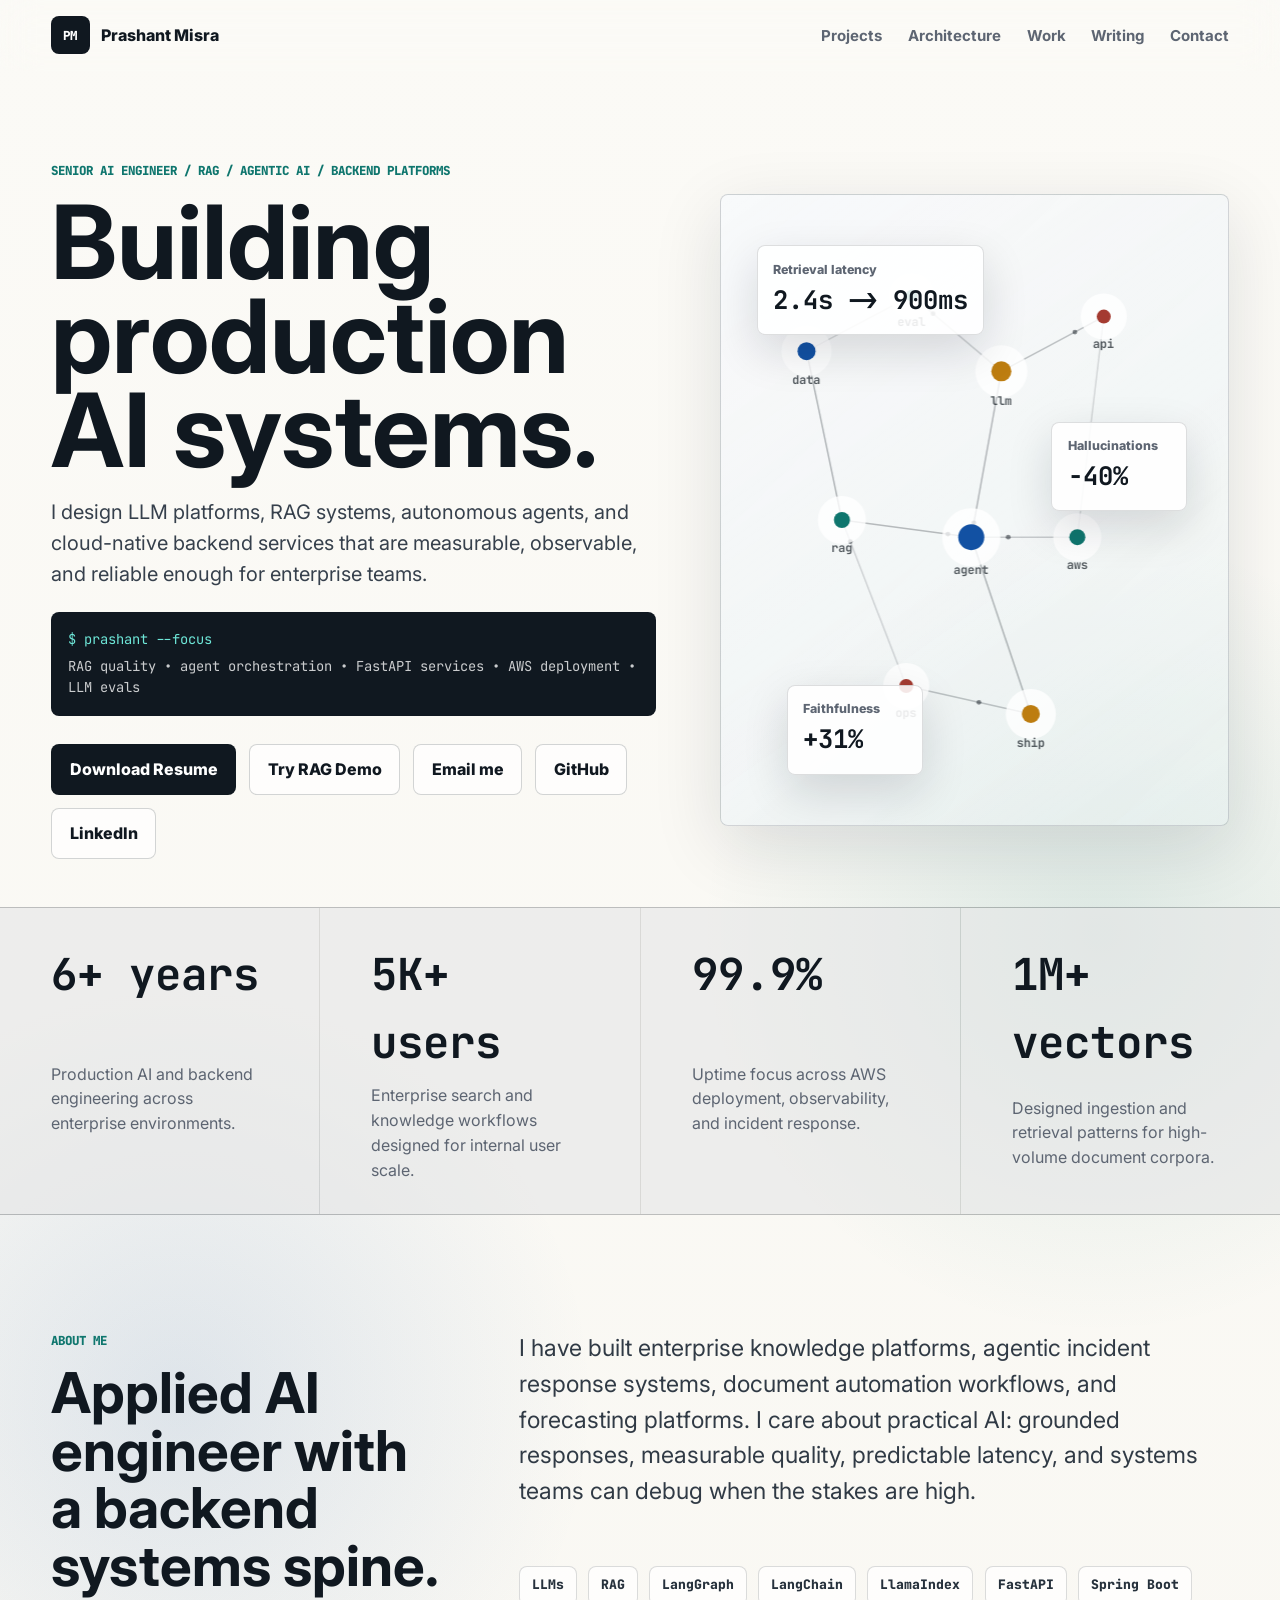
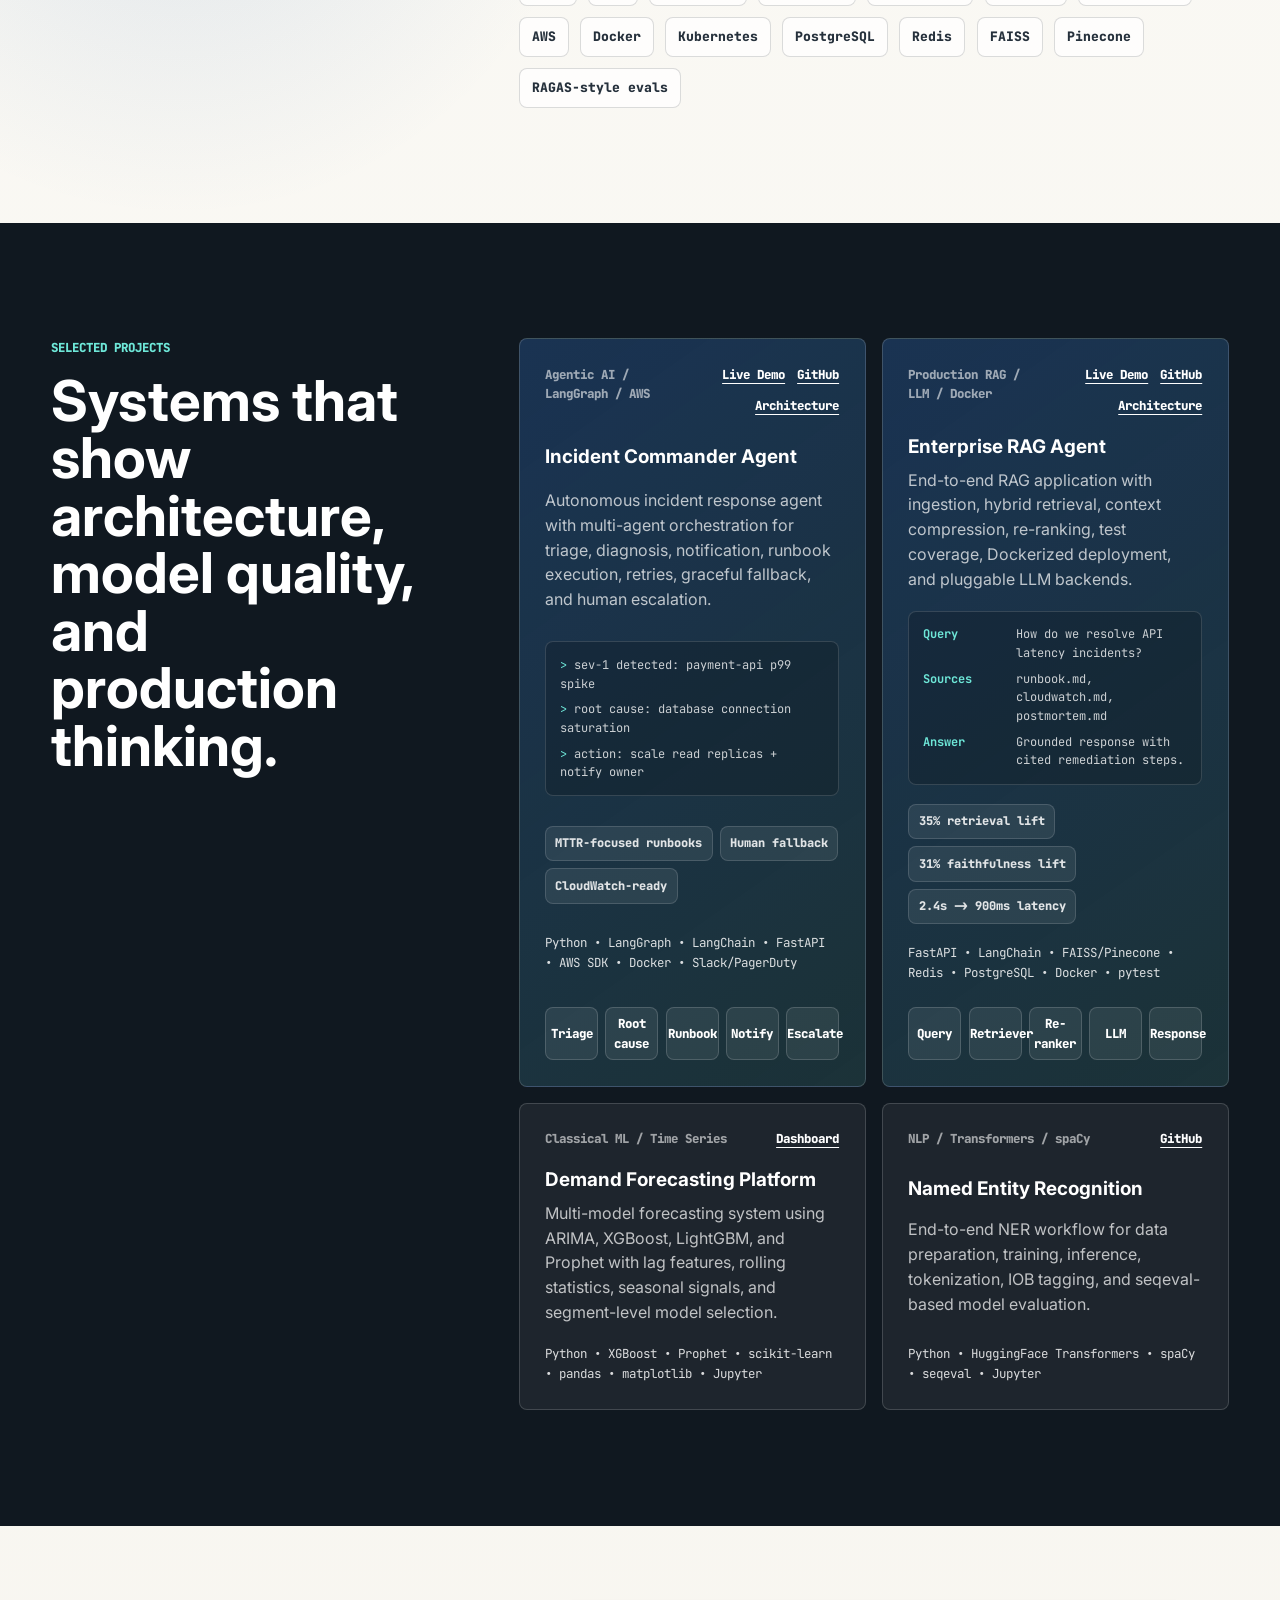
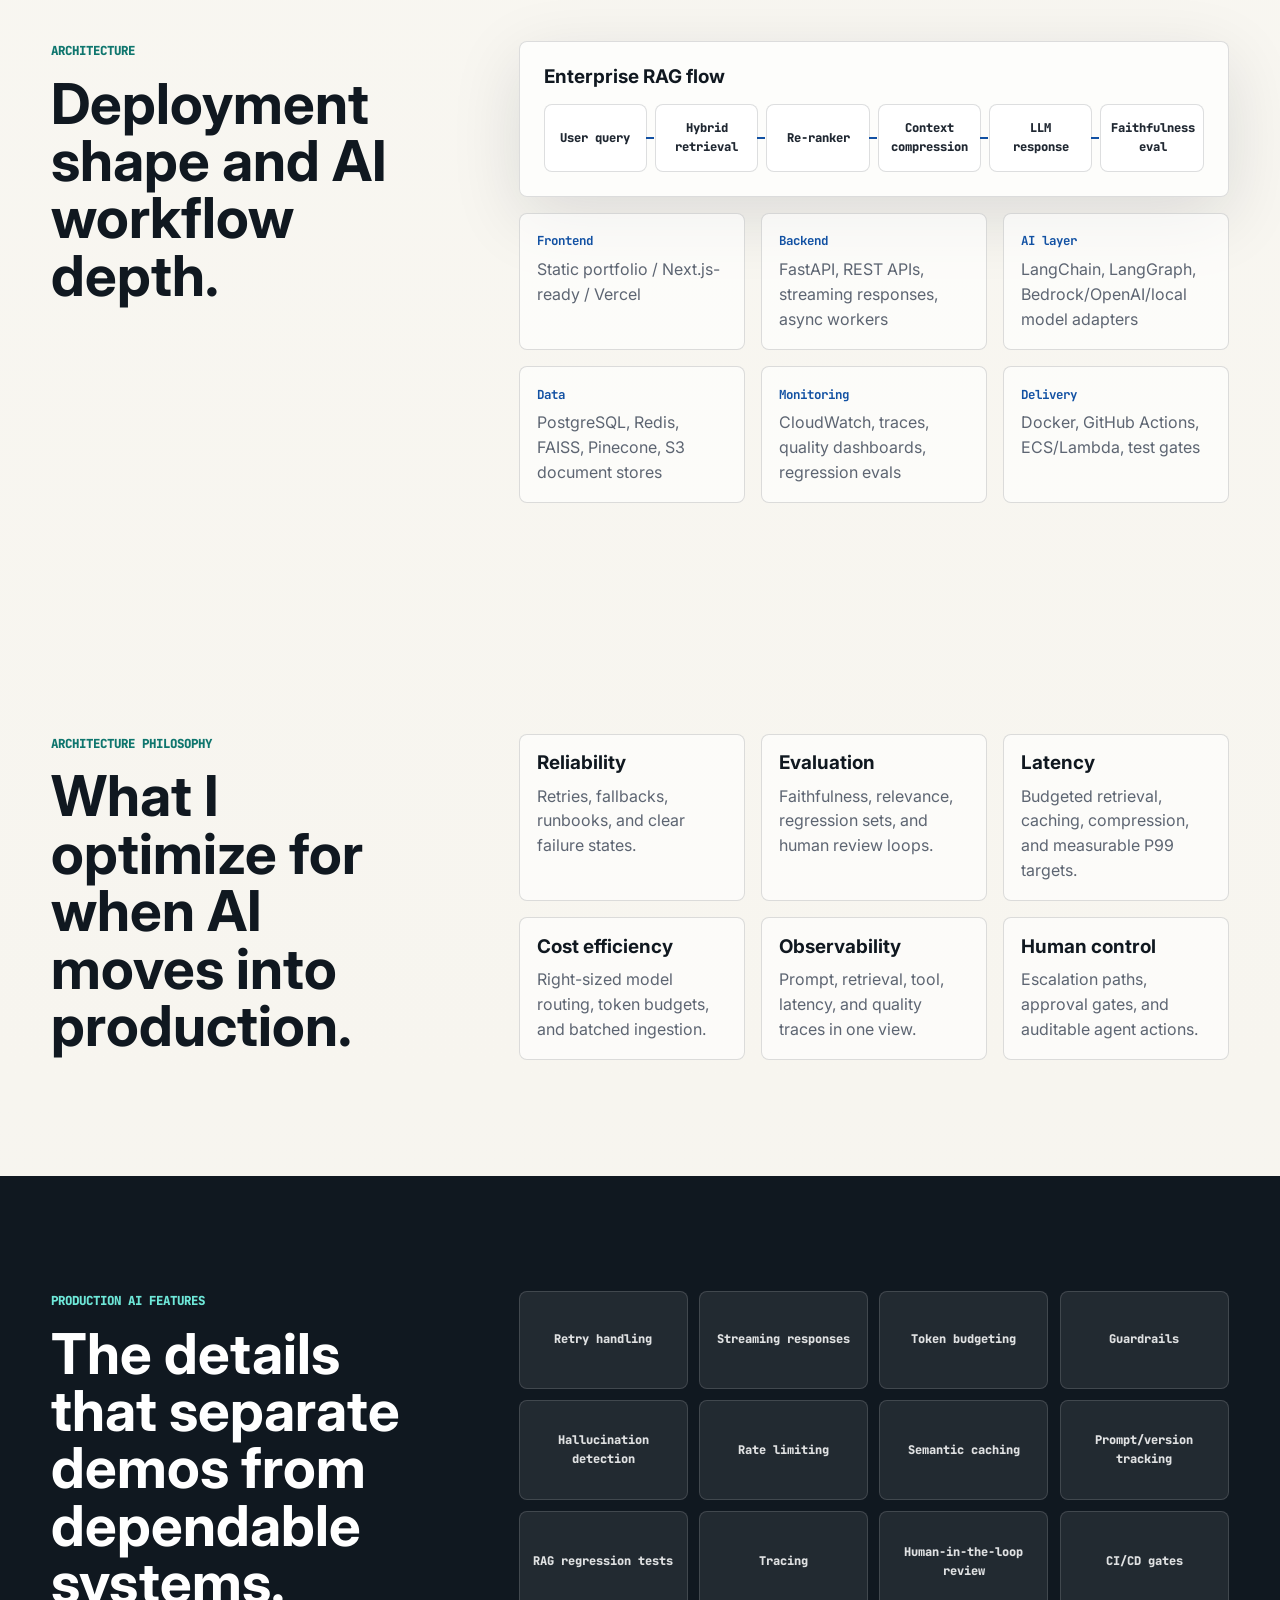
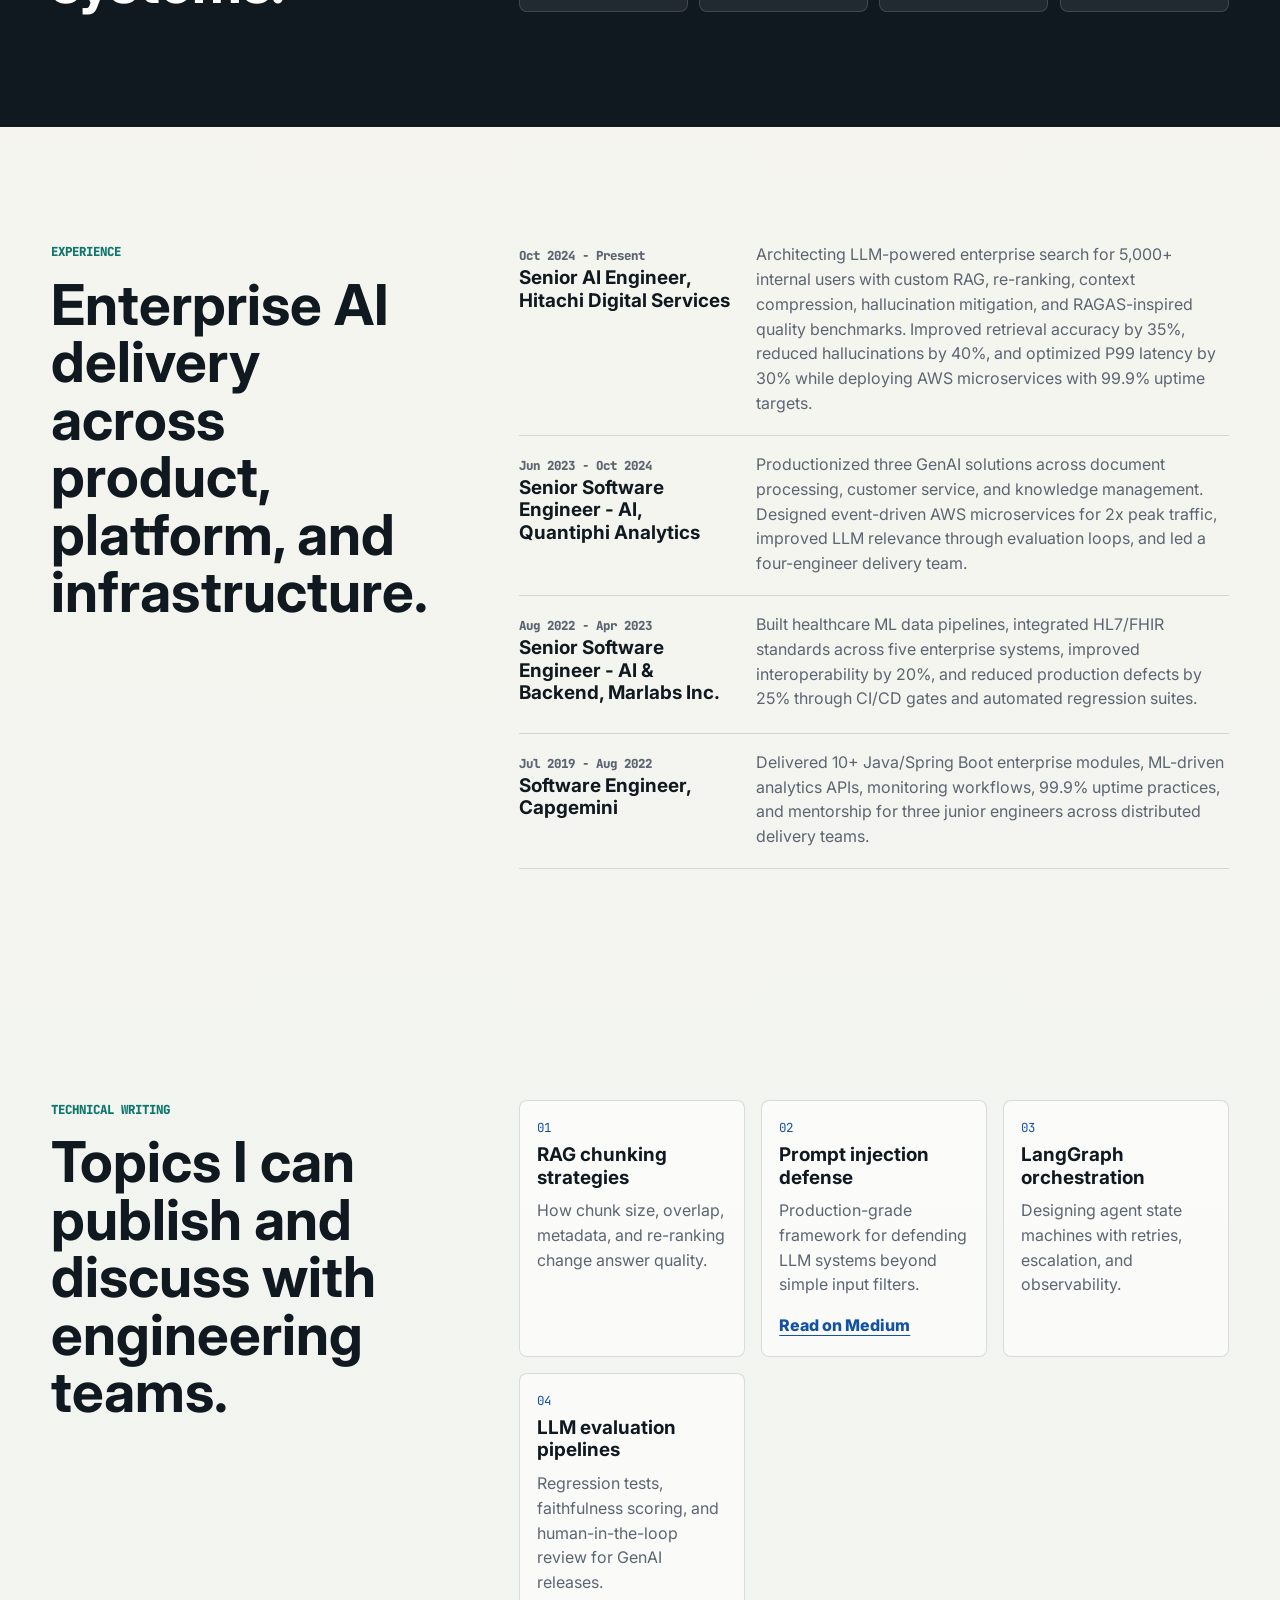
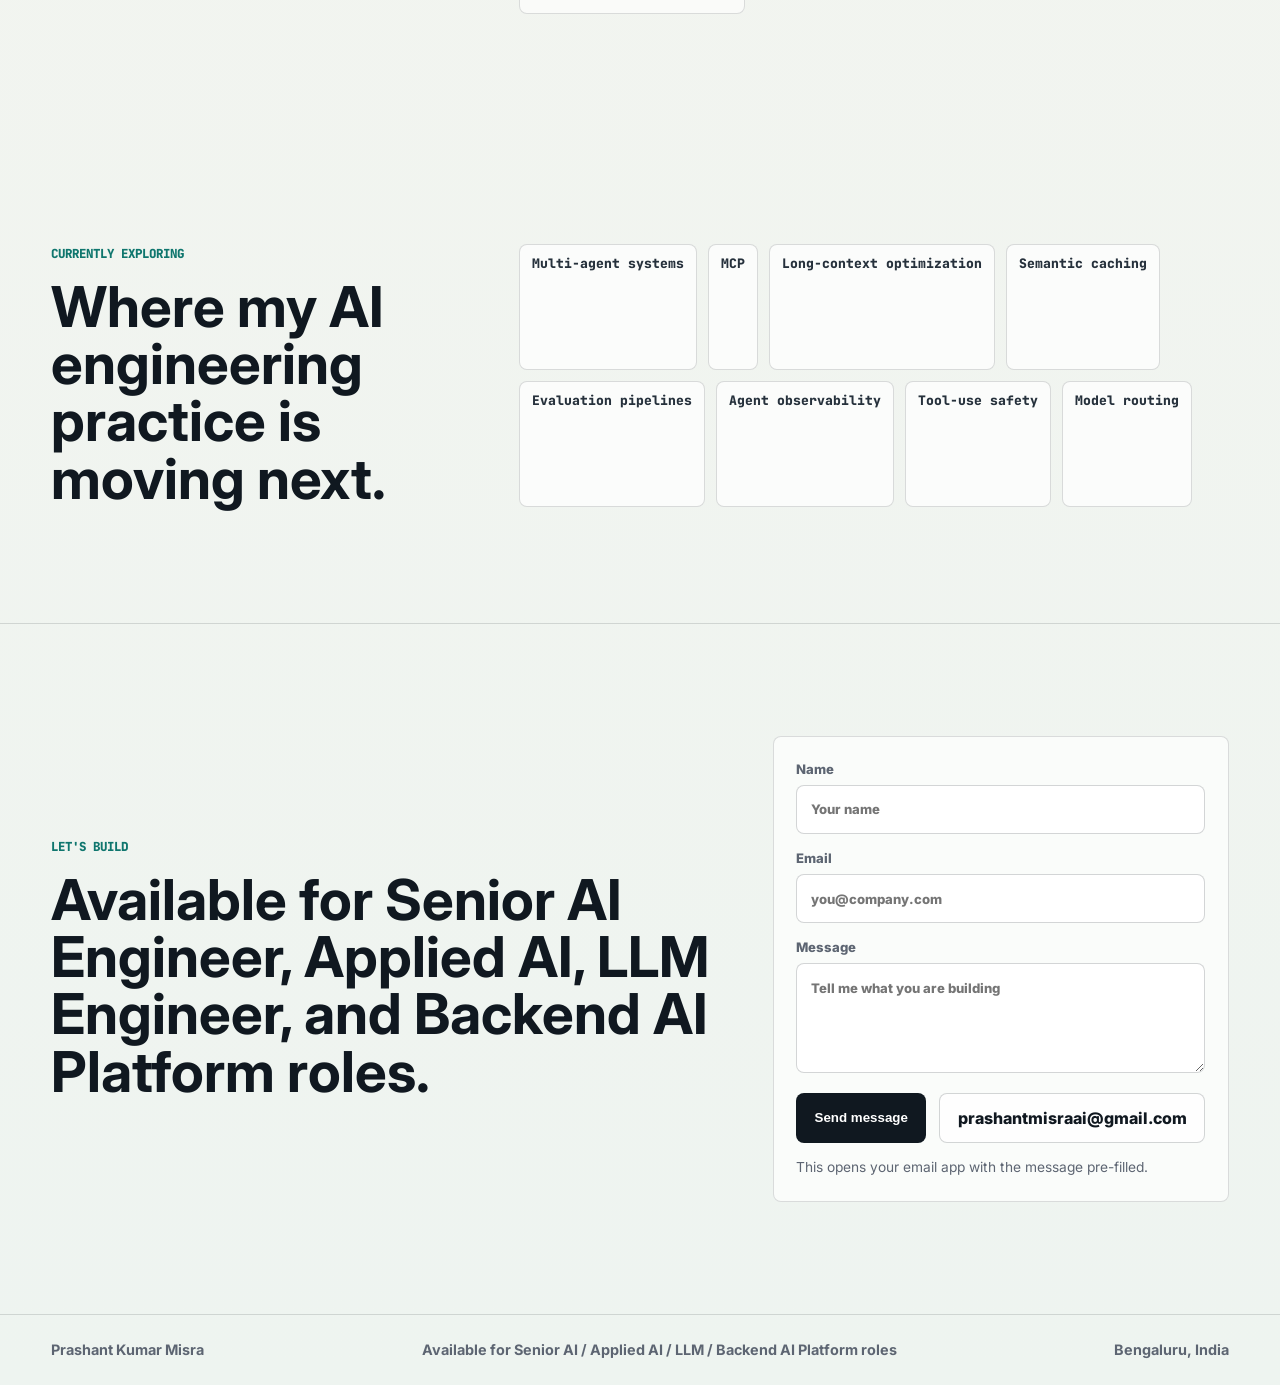
==== index.html @ fc38cd33 "first commit" ====
<!doctype html>
<html lang="en">
  <head>
    <meta charset="utf-8" />
    <meta name="viewport" content="width=device-width, initial-scale=1" />
    <meta name="theme-color" content="#101820" />
    <meta
      name="description"
      content="Prashant Kumar Misra - Senior AI Engineer building production AI systems, RAG pipelines, LLM infrastructure, agentic workflows, and backend platforms."
    />
    <meta property="og:title" content="Prashant Kumar Misra - Senior AI Engineer" />
    <meta
      property="og:description"
      content="Production AI systems, RAG pipelines, LLM infrastructure, agentic AI, evaluation, and backend engineering."
    />
    <meta property="og:image" content="preview.svg" />
    <meta property="og:type" content="website" />
    <title>Prashant Kumar Misra | Senior AI Engineer</title>
    <link rel="icon" href="favicon.svg" type="image/svg+xml" />
    <link rel="preconnect" href="https://fonts.googleapis.com" />
    <link rel="preconnect" href="https://fonts.gstatic.com" crossorigin />
    <link
      href="https://fonts.googleapis.com/css2?family=Inter:wght@400;500;600;700;800&family=JetBrains+Mono:wght@500;700&display=swap"
      rel="stylesheet"
    />
    <link rel="stylesheet" href="styles.css" />
  </head>
  <body>
    <header class="site-header" data-elevated="false">
      <a class="brand" href="#top" aria-label="Prashant Kumar Misra home">
        <span class="brand-mark">PM</span>
        <span>Prashant Misra</span>
      </a>
      <nav class="nav-links" aria-label="Primary navigation">
        <a href="#projects">Projects</a>
        <a href="#architecture">Architecture</a>
        <a href="#work">Work</a>
        <a href="#writing">Writing</a>
        <a href="#contact">Contact</a>
      </nav>
    </header>

    <main id="top">
      <section class="hero">
        <div class="hero-copy reveal">
          <p class="eyebrow">Senior AI Engineer / RAG / Agentic AI / Backend Platforms</p>
          <h1>Building production AI systems.</h1>
          <p class="hero-text">
            I design LLM platforms, RAG systems, autonomous agents, and cloud-native backend
            services that are measurable, observable, and reliable enough for enterprise teams.
          </p>
          <div class="terminal-card" aria-label="Terminal summary">
            <span class="prompt">$ prashant --focus</span>
            <span>RAG quality • agent orchestration • FastAPI services • AWS deployment • LLM evals</span>
          </div>
          <div class="hero-actions" aria-label="Contact and profile links">
            <a class="button primary" href="resume.pdf" download>Download Resume</a>
            <a class="button" href="demos/enterprise-rag.html">Try RAG Demo</a>
            <a class="button" href="mailto:prashantmisraai@gmail.com">Email me</a>
            <a class="button" href="https://github.com/prashantmisraai" target="_blank" rel="noreferrer">GitHub</a>
            <a class="button" href="https://linkedin.com/in/prashant-misra02" target="_blank" rel="noreferrer">LinkedIn</a>
          </div>
        </div>

        <div class="hero-visual reveal" aria-label="Animated AI systems visualization">
          <canvas id="systemsCanvas" width="720" height="540"></canvas>
          <div class="signal-card signal-card-one">
            <span>Retrieval latency</span>
            <strong>2.4s -> 900ms</strong>
          </div>
          <div class="signal-card signal-card-two">
            <span>Hallucinations</span>
            <strong>-40%</strong>
          </div>
          <div class="signal-card signal-card-three">
            <span>Faithfulness</span>
            <strong>+31%</strong>
          </div>
        </div>
      </section>

      <section class="metrics" aria-label="Career highlights">
        <article>
          <strong>6+ years</strong>
          <span>Production AI and backend engineering across enterprise environments.</span>
        </article>
        <article>
          <strong>5K+ users</strong>
          <span>Enterprise search and knowledge workflows designed for internal user scale.</span>
        </article>
        <article>
          <strong>99.9%</strong>
          <span>Uptime focus across AWS deployment, observability, and incident response.</span>
        </article>
        <article>
          <strong>1M+ vectors</strong>
          <span>Designed ingestion and retrieval patterns for high-volume document corpora.</span>
        </article>
      </section>

      <section class="section intro-section">
        <div class="section-heading reveal">
          <p class="eyebrow">About me</p>
          <h2>Applied AI engineer with a backend systems spine.</h2>
        </div>
        <div class="intro-grid reveal">
          <p>
            I have built enterprise knowledge platforms, agentic incident response systems,
            document automation workflows, and forecasting platforms. I care about practical AI:
            grounded responses, measurable quality, predictable latency, and systems teams can
            debug when the stakes are high.
          </p>
          <div class="skill-cloud" aria-label="Core skills">
            <span>LLMs</span><span>RAG</span><span>LangGraph</span><span>LangChain</span>
            <span>LlamaIndex</span><span>FastAPI</span><span>Spring Boot</span><span>AWS</span>
            <span>Docker</span><span>Kubernetes</span><span>PostgreSQL</span><span>Redis</span>
            <span>FAISS</span><span>Pinecone</span><span>RAGAS-style evals</span>
          </div>
        </div>
      </section>

      <section class="section project-section" id="projects">
        <div class="section-heading reveal">
          <p class="eyebrow">Selected projects</p>
          <h2>Systems that show architecture, model quality, and production thinking.</h2>
        </div>
        <div class="project-grid">
          <article class="project-card featured reveal" id="incident-architecture">
            <div class="project-topline">
              <span>Agentic AI / LangGraph / AWS</span>
              <div class="project-links">
                <a href="demos/incident-commander.html">Live Demo</a>
                <a href="https://github.com/prashantmisraai/incident-commander-agent" target="_blank" rel="noreferrer">GitHub</a>
                <a href="#architecture">Architecture</a>
              </div>
            </div>
            <h3>Incident Commander Agent</h3>
            <p>
              Autonomous incident response agent with multi-agent orchestration for triage,
              diagnosis, notification, runbook execution, retries, graceful fallback, and human
              escalation.
            </p>
            <div class="project-preview terminal-preview" aria-label="Incident agent workflow preview">
              <span>sev-1 detected: payment-api p99 spike</span>
              <span>root cause: database connection saturation</span>
              <span>action: scale read replicas + notify owner</span>
            </div>
            <div class="project-metrics">
              <span>MTTR-focused runbooks</span><span>Human fallback</span><span>CloudWatch-ready</span>
            </div>
            <div class="stack-line">Python • LangGraph • LangChain • FastAPI • AWS SDK • Docker • Slack/PagerDuty</div>
            <div class="architecture-strip" aria-label="Incident Commander architecture">
              <span>Triage</span><span>Root cause</span><span>Runbook</span><span>Notify</span><span>Escalate</span>
            </div>
          </article>

          <article class="project-card featured reveal" id="rag-architecture">
            <div class="project-topline">
              <span>Production RAG / LLM / Docker</span>
              <div class="project-links">
                <a href="demos/enterprise-rag.html">Live Demo</a>
                <a href="https://github.com/prashantmisraai/enterprise-rag-agent" target="_blank" rel="noreferrer">GitHub</a>
                <a href="#architecture">Architecture</a>
              </div>
            </div>
            <h3>Enterprise RAG Agent</h3>
            <p>
              End-to-end RAG application with ingestion, hybrid retrieval, context compression,
              re-ranking, test coverage, Dockerized deployment, and pluggable LLM backends.
            </p>
            <div class="project-preview rag-preview" aria-label="RAG answer preview">
              <div><strong>Query</strong><span>How do we resolve API latency incidents?</span></div>
              <div><strong>Sources</strong><span>runbook.md, cloudwatch.md, postmortem.md</span></div>
              <div><strong>Answer</strong><span>Grounded response with cited remediation steps.</span></div>
            </div>
            <div class="project-metrics">
              <span>35% retrieval lift</span><span>31% faithfulness lift</span><span>2.4s -> 900ms latency</span>
            </div>
            <div class="stack-line">FastAPI • LangChain • FAISS/Pinecone • Redis • PostgreSQL • Docker • pytest</div>
            <div class="architecture-strip" aria-label="Enterprise RAG architecture">
              <span>Query</span><span>Retriever</span><span>Re-ranker</span><span>LLM</span><span>Response</span>
            </div>
          </article>

          <article class="project-card reveal">
            <div class="project-topline">
              <span>Classical ML / Time Series</span>
              <div class="project-links"><a href="demos/forecasting.html">Dashboard</a></div>
            </div>
            <h3>Demand Forecasting Platform</h3>
            <p>
              Multi-model forecasting system using ARIMA, XGBoost, LightGBM, and Prophet with lag
              features, rolling statistics, seasonal signals, and segment-level model selection.
            </p>
            <div class="stack-line">Python • XGBoost • Prophet • scikit-learn • pandas • matplotlib • Jupyter</div>
          </article>

          <article class="project-card reveal">
            <div class="project-topline">
              <span>NLP / Transformers / spaCy</span>
              <div class="project-links">
                <a href="https://github.com/prashantmisraai/named-entity" target="_blank" rel="noreferrer">GitHub</a>
              </div>
            </div>
            <h3>Named Entity Recognition</h3>
            <p>
              End-to-end NER workflow for data preparation, training, inference, tokenization, IOB
              tagging, and seqeval-based model evaluation.
            </p>
            <div class="stack-line">Python • HuggingFace Transformers • spaCy • seqeval • Jupyter</div>
          </article>
        </div>
      </section>

      <section class="section architecture-section" id="architecture">
        <div class="section-heading reveal">
          <p class="eyebrow">Architecture</p>
          <h2>Deployment shape and AI workflow depth.</h2>
        </div>
        <div class="architecture-board reveal">
          <div class="flow-panel">
            <h3>Enterprise RAG flow</h3>
            <div class="flow-diagram" aria-label="RAG flow diagram">
              <span>User query</span><span>Hybrid retrieval</span><span>Re-ranker</span><span>Context compression</span><span>LLM response</span><span>Faithfulness eval</span>
            </div>
          </div>
          <div class="deploy-grid">
            <article><strong>Frontend</strong><span>Static portfolio / Next.js-ready / Vercel</span></article>
            <article><strong>Backend</strong><span>FastAPI, REST APIs, streaming responses, async workers</span></article>
            <article><strong>AI layer</strong><span>LangChain, LangGraph, Bedrock/OpenAI/local model adapters</span></article>
            <article><strong>Data</strong><span>PostgreSQL, Redis, FAISS, Pinecone, S3 document stores</span></article>
            <article><strong>Monitoring</strong><span>CloudWatch, traces, quality dashboards, regression evals</span></article>
            <article><strong>Delivery</strong><span>Docker, GitHub Actions, ECS/Lambda, test gates</span></article>
          </div>
        </div>
      </section>

      <section class="section philosophy-section">
        <div class="section-heading reveal">
          <p class="eyebrow">Architecture philosophy</p>
          <h2>What I optimize for when AI moves into production.</h2>
        </div>
        <div class="principle-grid reveal">
          <article><h3>Reliability</h3><p>Retries, fallbacks, runbooks, and clear failure states.</p></article>
          <article><h3>Evaluation</h3><p>Faithfulness, relevance, regression sets, and human review loops.</p></article>
          <article><h3>Latency</h3><p>Budgeted retrieval, caching, compression, and measurable P99 targets.</p></article>
          <article><h3>Cost efficiency</h3><p>Right-sized model routing, token budgets, and batched ingestion.</p></article>
          <article><h3>Observability</h3><p>Prompt, retrieval, tool, latency, and quality traces in one view.</p></article>
          <article><h3>Human control</h3><p>Escalation paths, approval gates, and auditable agent actions.</p></article>
        </div>
      </section>

      <section class="section production-section">
        <div class="section-heading reveal">
          <p class="eyebrow">Production AI features</p>
          <h2>The details that separate demos from dependable systems.</h2>
        </div>
        <div class="feature-grid reveal">
          <span>Retry handling</span><span>Streaming responses</span><span>Token budgeting</span>
          <span>Guardrails</span><span>Hallucination detection</span><span>Rate limiting</span>
          <span>Semantic caching</span><span>Prompt/version tracking</span><span>RAG regression tests</span>
          <span>Tracing</span><span>Human-in-the-loop review</span><span>CI/CD gates</span>
        </div>
      </section>

      <section class="section work-section" id="work">
        <div class="section-heading reveal">
          <p class="eyebrow">Experience</p>
          <h2>Enterprise AI delivery across product, platform, and infrastructure.</h2>
        </div>
        <div class="timeline reveal">
          <article class="timeline-item">
            <div><span class="date">Oct 2024 - Present</span><h3>Senior AI Engineer, Hitachi Digital Services</h3></div>
            <p>
              Architecting LLM-powered enterprise search for 5,000+ internal users with custom RAG,
              re-ranking, context compression, hallucination mitigation, and RAGAS-inspired quality
              benchmarks. Improved retrieval accuracy by 35%, reduced hallucinations by 40%, and
              optimized P99 latency by 30% while deploying AWS microservices with 99.9% uptime targets.
            </p>
          </article>
          <article class="timeline-item">
            <div><span class="date">Jun 2023 - Oct 2024</span><h3>Senior Software Engineer - AI, Quantiphi Analytics</h3></div>
            <p>
              Productionized three GenAI solutions across document processing, customer service, and
              knowledge management. Designed event-driven AWS microservices for 2x peak traffic,
              improved LLM relevance through evaluation loops, and led a four-engineer delivery team.
            </p>
          </article>
          <article class="timeline-item">
            <div><span class="date">Aug 2022 - Apr 2023</span><h3>Senior Software Engineer - AI & Backend, Marlabs Inc.</h3></div>
            <p>
              Built healthcare ML data pipelines, integrated HL7/FHIR standards across five enterprise
              systems, improved interoperability by 20%, and reduced production defects by 25% through
              CI/CD gates and automated regression suites.
            </p>
          </article>
          <article class="timeline-item">
            <div><span class="date">Jul 2019 - Aug 2022</span><h3>Software Engineer, Capgemini</h3></div>
            <p>
              Delivered 10+ Java/Spring Boot enterprise modules, ML-driven analytics APIs, monitoring
              workflows, 99.9% uptime practices, and mentorship for three junior engineers across
              distributed delivery teams.
            </p>
          </article>
        </div>
      </section>

      <section class="section writing-section" id="writing">
        <div class="section-heading reveal">
          <p class="eyebrow">Technical writing</p>
          <h2>Topics I can publish and discuss with engineering teams.</h2>
        </div>
        <div class="writing-grid reveal">
          <article><span>01</span><h3>RAG chunking strategies</h3><p>How chunk size, overlap, metadata, and re-ranking change answer quality.</p></article>
          <article>
            <span>02</span>
            <h3>Prompt injection defense</h3>
            <p>Production-grade framework for defending LLM systems beyond simple input filters.</p>
            <a
              class="writing-link"
              href="https://medium.com/@prashantmisraai/beyond-the-filter-a-production-grade-framework-for-prompt-injection-defense-1e67ff9dac90"
              target="_blank"
              rel="noreferrer"
            >
              Read on Medium
            </a>
          </article>
          <article><span>03</span><h3>LangGraph orchestration</h3><p>Designing agent state machines with retries, escalation, and observability.</p></article>
          <article><span>04</span><h3>LLM evaluation pipelines</h3><p>Regression tests, faithfulness scoring, and human-in-the-loop review for GenAI releases.</p></article>
        </div>
      </section>

      <section class="section exploring-section">
        <div class="section-heading reveal">
          <p class="eyebrow">Currently exploring</p>
          <h2>Where my AI engineering practice is moving next.</h2>
        </div>
        <div class="skill-cloud reveal" aria-label="Currently exploring">
          <span>Multi-agent systems</span><span>MCP</span><span>Long-context optimization</span>
          <span>Semantic caching</span><span>Evaluation pipelines</span><span>Agent observability</span>
          <span>Tool-use safety</span><span>Model routing</span>
        </div>
      </section>

      <section class="contact-section" id="contact">
        <div class="reveal">
          <p class="eyebrow">Let's build</p>
          <h2>Available for Senior AI Engineer, Applied AI, LLM Engineer, and Backend AI Platform roles.</h2>
        </div>
        <form class="contact-form reveal" id="contactForm">
          <label>
            <span>Name</span>
            <input type="text" name="name" placeholder="Your name" required />
          </label>
          <label>
            <span>Email</span>
            <input type="email" name="email" placeholder="you@company.com" required />
          </label>
          <label>
            <span>Message</span>
            <textarea name="message" rows="4" placeholder="Tell me what you are building" required></textarea>
          </label>
          <div class="contact-actions">
            <button class="button primary" type="submit">Send message</button>
            <a class="button" href="mailto:prashantmisraai@gmail.com">prashantmisraai@gmail.com</a>
          </div>
          <p class="form-note" id="formNote" aria-live="polite">
            This opens your email app with the message pre-filled.
          </p>
        </form>
      </section>
    </main>

    <footer class="site-footer">
      <span>Prashant Kumar Misra</span>
      <span>Available for Senior AI / Applied AI / LLM / Backend AI Platform roles</span>
      <span>Bengaluru, India</span>
    </footer>

    <script src="script.js"></script>
  </body>
</html>
---- styles.css ----
:root {
  --bg: #f7f5ef;
  --ink: #101820;
  --muted: #5d6572;
  --line: rgba(16, 24, 32, 0.14);
  --panel: rgba(255, 255, 255, 0.78);
  --panel-strong: #ffffff;
  --blue: #1251a3;
  --green: #0f766e;
  --red: #a43b31;
  --gold: #bd7d10;
  --shadow: 0 20px 70px rgba(20, 28, 40, 0.12);
}

* {
  box-sizing: border-box;
}

html {
  scroll-behavior: smooth;
}

body {
  margin: 0;
  background:
    radial-gradient(circle at 14% 18%, rgba(18, 81, 163, 0.12), transparent 26rem),
    radial-gradient(circle at 86% 12%, rgba(15, 118, 110, 0.12), transparent 25rem),
    linear-gradient(180deg, #fbfaf6 0%, var(--bg) 55%, #eef4f0 100%);
  color: var(--ink);
  font-family: Inter, system-ui, -apple-system, BlinkMacSystemFont, "Segoe UI", sans-serif;
  line-height: 1.55;
}

a {
  color: inherit;
  text-decoration: none;
}

.site-header {
  position: sticky;
  top: 0;
  z-index: 20;
  display: flex;
  align-items: center;
  justify-content: space-between;
  gap: 1.5rem;
  padding: 1rem clamp(1rem, 4vw, 4.5rem);
  border-bottom: 1px solid transparent;
  backdrop-filter: blur(18px);
  transition: background 180ms ease, border-color 180ms ease;
}

.site-header[data-elevated="true"] {
  background: rgba(247, 245, 239, 0.86);
  border-color: var(--line);
}

.brand,
.nav-links {
  display: flex;
  align-items: center;
}

.brand {
  gap: 0.7rem;
  font-weight: 800;
}

.brand-mark {
  display: grid;
  width: 2.4rem;
  height: 2.4rem;
  place-items: center;
  border: 1px solid rgba(16, 24, 32, 0.2);
  border-radius: 8px;
  background: #101820;
  color: #ffffff;
  font-family: "JetBrains Mono", monospace;
  font-size: 0.78rem;
}

.nav-links {
  gap: clamp(0.85rem, 2vw, 1.8rem);
  color: var(--muted);
  font-size: 0.94rem;
  font-weight: 700;
}

.nav-links a:hover {
  color: var(--ink);
}

main {
  overflow: hidden;
}

.hero {
  display: grid;
  grid-template-columns: minmax(0, 1fr) minmax(22rem, 0.84fr);
  gap: clamp(2rem, 5vw, 5rem);
  min-height: calc(100vh - 4.8rem);
  align-items: center;
  padding: clamp(3rem, 7vw, 7rem) clamp(1rem, 4vw, 4.5rem) 3rem;
}

.hero-copy {
  max-width: 55rem;
}

.eyebrow {
  margin: 0 0 0.9rem;
  color: var(--green);
  font-family: "JetBrains Mono", monospace;
  font-size: 0.78rem;
  font-weight: 800;
  letter-spacing: 0;
  text-transform: uppercase;
}

h1,
h2,
h3,
p {
  margin-top: 0;
}

h1 {
  margin-bottom: 1.25rem;
  max-width: 13ch;
  font-size: clamp(3.4rem, 8vw, 7.4rem);
  line-height: 0.92;
  letter-spacing: 0;
}

h2 {
  margin-bottom: 0;
  max-width: 18ch;
  font-size: clamp(2rem, 4.4vw, 4.2rem);
  line-height: 1.02;
  letter-spacing: 0;
}

h3 {
  margin-bottom: 0.55rem;
  font-size: 1.18rem;
  line-height: 1.2;
}

.hero-text {
  max-width: 45rem;
  color: #36404c;
  font-size: clamp(1.03rem, 1.7vw, 1.25rem);
}

.hero-actions,
.contact-actions {
  display: flex;
  flex-wrap: wrap;
  gap: 0.8rem;
  margin-top: 1.8rem;
}

.button {
  display: inline-flex;
  max-width: 100%;
  min-height: 2.9rem;
  align-items: center;
  justify-content: center;
  border: 1px solid rgba(16, 24, 32, 0.18);
  border-radius: 8px;
  background: rgba(255, 255, 255, 0.7);
  color: var(--ink);
  font-weight: 800;
  padding: 0.75rem 1.1rem;
  overflow-wrap: anywhere;
  text-align: center;
  transition: transform 160ms ease, box-shadow 160ms ease, background 160ms ease;
}

.button:hover {
  transform: translateY(-2px);
  box-shadow: 0 10px 28px rgba(16, 24, 32, 0.12);
}

.button.primary {
  background: var(--ink);
  color: #ffffff;
}

.hero-visual {
  position: relative;
  min-height: min(70vh, 42rem);
  border: 1px solid rgba(16, 24, 32, 0.16);
  border-radius: 8px;
  background:
    linear-gradient(145deg, rgba(255, 255, 255, 0.74), rgba(255, 255, 255, 0.34)),
    linear-gradient(135deg, rgba(18, 81, 163, 0.12), rgba(15, 118, 110, 0.1));
  box-shadow: var(--shadow);
  overflow: hidden;
}

.hero-visual canvas {
  display: block;
  width: 100%;
  height: 100%;
  min-height: min(70vh, 42rem);
}

.signal-card {
  position: absolute;
  display: grid;
  gap: 0.1rem;
  min-width: 8.5rem;
  border: 1px solid rgba(16, 24, 32, 0.14);
  border-radius: 8px;
  background: rgba(255, 255, 255, 0.88);
  box-shadow: 0 16px 46px rgba(16, 24, 32, 0.14);
  padding: 0.85rem 0.95rem;
}

.signal-card span {
  color: var(--muted);
  font-size: 0.78rem;
  font-weight: 800;
}

.signal-card strong {
  font-family: "JetBrains Mono", monospace;
  font-size: 1.6rem;
}

.signal-card-one {
  top: 8%;
  left: 7%;
}

.signal-card-two {
  right: 8%;
  top: 36%;
}

.signal-card-three {
  bottom: 8%;
  left: 13%;
}

.metrics {
  display: grid;
  grid-template-columns: repeat(4, minmax(0, 1fr));
  gap: 1px;
  border-top: 1px solid var(--line);
  border-bottom: 1px solid var(--line);
  background: var(--line);
}

.metrics article {
  display: grid;
  gap: 0.45rem;
  background: rgba(255, 255, 255, 0.54);
  padding: clamp(1.2rem, 3vw, 2rem) clamp(1rem, 4vw, 4.5rem);
}

.metrics strong {
  font-family: "JetBrains Mono", monospace;
  font-size: clamp(1.6rem, 4vw, 2.75rem);
}

.metrics span {
  color: var(--muted);
}

.section {
  display: grid;
  grid-template-columns: minmax(16rem, 0.55fr) minmax(0, 1fr);
  gap: clamp(2rem, 6vw, 6rem);
  padding: clamp(4rem, 9vw, 8rem) clamp(1rem, 4vw, 4.5rem);
}

.section-heading {
  align-self: start;
}

.intro-grid {
  display: grid;
  gap: 2rem;
}

.intro-grid p {
  max-width: 54rem;
  color: #303a45;
  font-size: clamp(1.08rem, 2vw, 1.45rem);
}

.skill-cloud {
  display: flex;
  flex-wrap: wrap;
  gap: 0.7rem;
}

.skill-cloud span {
  border: 1px solid rgba(16, 24, 32, 0.15);
  border-radius: 8px;
  background: rgba(255, 255, 255, 0.72);
  padding: 0.55rem 0.75rem;
  color: #26313c;
  font-family: "JetBrains Mono", monospace;
  font-size: 0.82rem;
  font-weight: 800;
}

.timeline {
  display: grid;
  gap: 1rem;
}

.timeline-item {
  display: grid;
  grid-template-columns: minmax(13rem, 0.45fr) minmax(0, 1fr);
  gap: 1.5rem;
  border-bottom: 1px solid var(--line);
  padding-bottom: 1.2rem;
}

.date,
.project-topline {
  color: var(--muted);
  font-family: "JetBrains Mono", monospace;
  font-size: 0.78rem;
  font-weight: 800;
}

.timeline-item p,
.project-card p,
.collab-grid p {
  color: var(--muted);
  margin-bottom: 0;
}

.project-section {
  background: #101820;
  color: #ffffff;
}

.project-section .eyebrow {
  color: #6ee7d8;
}

.project-section .section-heading h2 {
  color: #ffffff;
}

.project-grid {
  display: grid;
  grid-template-columns: repeat(2, minmax(0, 1fr));
  gap: 1rem;
}

.project-card {
  display: flex;
  min-height: 18rem;
  flex-direction: column;
  justify-content: space-between;
  border: 1px solid rgba(255, 255, 255, 0.16);
  border-radius: 8px;
  background: rgba(255, 255, 255, 0.06);
  padding: clamp(1.1rem, 2.5vw, 1.6rem);
}

.project-card.featured {
  min-height: 24rem;
  background:
    linear-gradient(145deg, rgba(18, 81, 163, 0.32), rgba(15, 118, 110, 0.16)),
    rgba(255, 255, 255, 0.06);
}

.project-card p {
  color: rgba(255, 255, 255, 0.72);
}

.project-topline {
  display: flex;
  justify-content: space-between;
  gap: 1rem;
  margin-bottom: 1.3rem;
  color: rgba(255, 255, 255, 0.58);
}

.project-links {
  display: flex;
  flex-wrap: wrap;
  justify-content: flex-end;
  gap: 0.75rem;
}

.project-topline a,
.project-links a {
  color: #ffffff;
  text-decoration: underline;
  text-underline-offset: 0.25rem;
}

.project-metrics {
  display: flex;
  flex-wrap: wrap;
  gap: 0.45rem;
  margin-top: 1.2rem;
}

.project-preview {
  display: grid;
  gap: 0.45rem;
  margin-top: 1.2rem;
  border: 1px solid rgba(255, 255, 255, 0.14);
  border-radius: 8px;
  background: rgba(0, 0, 0, 0.18);
  padding: 0.85rem;
}

.terminal-preview span {
  color: rgba(255, 255, 255, 0.78);
  font-family: "JetBrains Mono", monospace;
  font-size: 0.75rem;
}

.terminal-preview span::before {
  content: "> ";
  color: #6ee7d8;
}

.rag-preview div {
  display: grid;
  grid-template-columns: 5.2rem minmax(0, 1fr);
  gap: 0.65rem;
}

.rag-preview strong,
.rag-preview span {
  font-family: "JetBrains Mono", monospace;
  font-size: 0.75rem;
}

.rag-preview strong {
  color: #6ee7d8;
}

.rag-preview span {
  color: rgba(255, 255, 255, 0.78);
}

.project-metrics span,
.feature-grid span {
  border: 1px solid rgba(255, 255, 255, 0.14);
  border-radius: 8px;
  background: rgba(255, 255, 255, 0.08);
  color: rgba(255, 255, 255, 0.86);
  font-family: "JetBrains Mono", monospace;
  font-size: 0.75rem;
  font-weight: 800;
  padding: 0.46rem 0.58rem;
}

.stack-line {
  margin-top: 1.2rem;
  color: rgba(255, 255, 255, 0.84);
  font-family: "JetBrains Mono", monospace;
  font-size: 0.78rem;
  line-height: 1.6;
}

.architecture-strip {
  display: grid;
  grid-template-columns: repeat(5, minmax(0, 1fr));
  gap: 0.45rem;
  margin-top: 1.5rem;
}

.architecture-strip span {
  display: grid;
  min-height: 3.3rem;
  place-items: center;
  border: 1px solid rgba(255, 255, 255, 0.16);
  border-radius: 8px;
  background: rgba(255, 255, 255, 0.08);
  font-family: "JetBrains Mono", monospace;
  font-size: clamp(0.65rem, 1.2vw, 0.78rem);
  font-weight: 800;
  text-align: center;
}

.collab-grid {
  display: grid;
  grid-template-columns: repeat(3, minmax(0, 1fr));
  gap: 1rem;
}

.collab-grid article {
  border-left: 4px solid var(--green);
  background: rgba(255, 255, 255, 0.6);
  padding: 1.25rem;
}

.collab-grid article:nth-child(2) {
  border-color: var(--blue);
}

.collab-grid article:nth-child(3) {
  border-color: var(--gold);
}

.terminal-card {
  display: grid;
  gap: 0.35rem;
  max-width: 45rem;
  margin-top: 1.35rem;
  border: 1px solid rgba(16, 24, 32, 0.16);
  border-radius: 8px;
  background: #101820;
  color: rgba(255, 255, 255, 0.78);
  font-family: "JetBrains Mono", monospace;
  font-size: 0.86rem;
  padding: 1rem;
}

.prompt {
  color: #6ee7d8;
}

.architecture-board {
  display: grid;
  gap: 1rem;
}

.flow-panel {
  border: 1px solid var(--line);
  border-radius: 8px;
  background: rgba(255, 255, 255, 0.72);
  box-shadow: var(--shadow);
  padding: clamp(1rem, 2.5vw, 1.5rem);
}

.flow-diagram {
  display: grid;
  grid-template-columns: repeat(6, minmax(0, 1fr));
  gap: 0.5rem;
  margin-top: 1rem;
}

.flow-diagram span {
  position: relative;
  display: grid;
  min-height: 4.2rem;
  place-items: center;
  border: 1px solid rgba(16, 24, 32, 0.14);
  border-radius: 8px;
  background: #ffffff;
  color: #202832;
  font-family: "JetBrains Mono", monospace;
  font-size: 0.76rem;
  font-weight: 800;
  text-align: center;
  padding: 0.6rem;
}

.flow-diagram span:not(:last-child)::after {
  content: "";
  position: absolute;
  right: -0.5rem;
  width: 0.5rem;
  height: 2px;
  background: var(--blue);
}

.deploy-grid,
.principle-grid,
.writing-grid {
  display: grid;
  grid-template-columns: repeat(3, minmax(0, 1fr));
  gap: 1rem;
}

.deploy-grid article,
.principle-grid article,
.writing-grid article {
  border: 1px solid var(--line);
  border-radius: 8px;
  background: rgba(255, 255, 255, 0.62);
  padding: 1.1rem;
}

.deploy-grid strong,
.writing-grid span {
  display: block;
  color: var(--blue);
  font-family: "JetBrains Mono", monospace;
  font-size: 0.78rem;
  margin-bottom: 0.4rem;
}

.deploy-grid span,
.principle-grid p,
.writing-grid p {
  color: var(--muted);
  margin-bottom: 0;
}

.writing-link {
  display: inline-flex;
  width: fit-content;
  margin-top: 1rem;
  color: var(--blue);
  font-weight: 800;
  text-decoration: underline;
  text-underline-offset: 0.24rem;
}

.production-section {
  background: #101820;
  color: #ffffff;
}

.production-section .eyebrow {
  color: #6ee7d8;
}

.feature-grid {
  display: grid;
  grid-template-columns: repeat(4, minmax(0, 1fr));
  gap: 0.7rem;
}

.feature-grid span {
  min-height: 3.2rem;
  display: grid;
  place-items: center;
  text-align: center;
}

.contact-form {
  display: grid;
  gap: 0.85rem;
  width: min(100%, 32rem);
  border: 1px solid var(--line);
  border-radius: 8px;
  background: rgba(255, 255, 255, 0.68);
  padding: clamp(1rem, 2.5vw, 1.4rem);
}

.contact-form label {
  display: grid;
  gap: 0.35rem;
  color: var(--muted);
  font-size: 0.82rem;
  font-weight: 800;
}

.contact-form input,
.contact-form textarea {
  width: 100%;
  border: 1px solid rgba(16, 24, 32, 0.18);
  border-radius: 8px;
  background: #ffffff;
  color: var(--ink);
  font: inherit;
  padding: 0.85rem 0.9rem;
}

.contact-form textarea {
  resize: vertical;
}

.contact-form .contact-actions {
  margin-top: 0.35rem;
}

.form-note {
  margin: 0;
  color: var(--muted);
  font-size: 0.86rem;
}

.reveal {
  opacity: 0;
  transform: translateY(14px);
  transition: opacity 500ms ease, transform 500ms ease;
}

.reveal.is-visible {
  opacity: 1;
  transform: translateY(0);
}

.contact-section {
  display: grid;
  grid-template-columns: minmax(0, 1fr) auto;
  gap: 2rem;
  align-items: center;
  padding: clamp(4rem, 9vw, 7rem) clamp(1rem, 4vw, 4.5rem);
  border-top: 1px solid var(--line);
}

.contact-section h2 {
  max-width: 22ch;
}

.site-footer {
  display: flex;
  flex-wrap: wrap;
  justify-content: space-between;
  gap: 1rem;
  border-top: 1px solid var(--line);
  padding: 1.5rem clamp(1rem, 4vw, 4.5rem);
  color: var(--muted);
  font-size: 0.9rem;
  font-weight: 700;
}

@media (max-width: 980px) {
  .hero,
  .section,
  .contact-section {
    grid-template-columns: 1fr;
  }

  h1 {
    max-width: 11ch;
  }

  .hero-visual {
    min-height: 28rem;
  }

  .hero-visual canvas {
    min-height: 28rem;
  }

  .metrics,
  .project-grid,
  .collab-grid,
  .deploy-grid,
  .principle-grid,
  .writing-grid {
    grid-template-columns: 1fr;
  }

  .flow-diagram,
  .feature-grid {
    grid-template-columns: repeat(2, minmax(0, 1fr));
  }

  .timeline-item {
    grid-template-columns: 1fr;
    gap: 0.5rem;
  }
}

@media (max-width: 720px) {
  .site-header {
    position: static;
    align-items: flex-start;
    flex-direction: column;
  }

  .nav-links {
    width: 100%;
    justify-content: space-between;
    overflow-x: auto;
    padding-bottom: 0.2rem;
  }

  .hero {
    padding-top: 2.2rem;
  }

  h1 {
    font-size: clamp(3rem, 16vw, 4.4rem);
  }

  .architecture-strip {
    grid-template-columns: repeat(2, minmax(0, 1fr));
  }

  .project-topline {
    align-items: flex-start;
    flex-direction: column;
  }

  .project-links {
    justify-content: flex-start;
  }

  .flow-diagram {
    grid-template-columns: 1fr;
  }

  .flow-diagram span:not(:last-child)::after {
    display: none;
  }

  .feature-grid {
    grid-template-columns: 1fr;
  }

  .signal-card {
    min-width: 7.4rem;
    padding: 0.65rem 0.75rem;
  }

  .signal-card strong {
    font-size: 1.25rem;
  }

  .signal-card-two {
    right: 4%;
  }
}
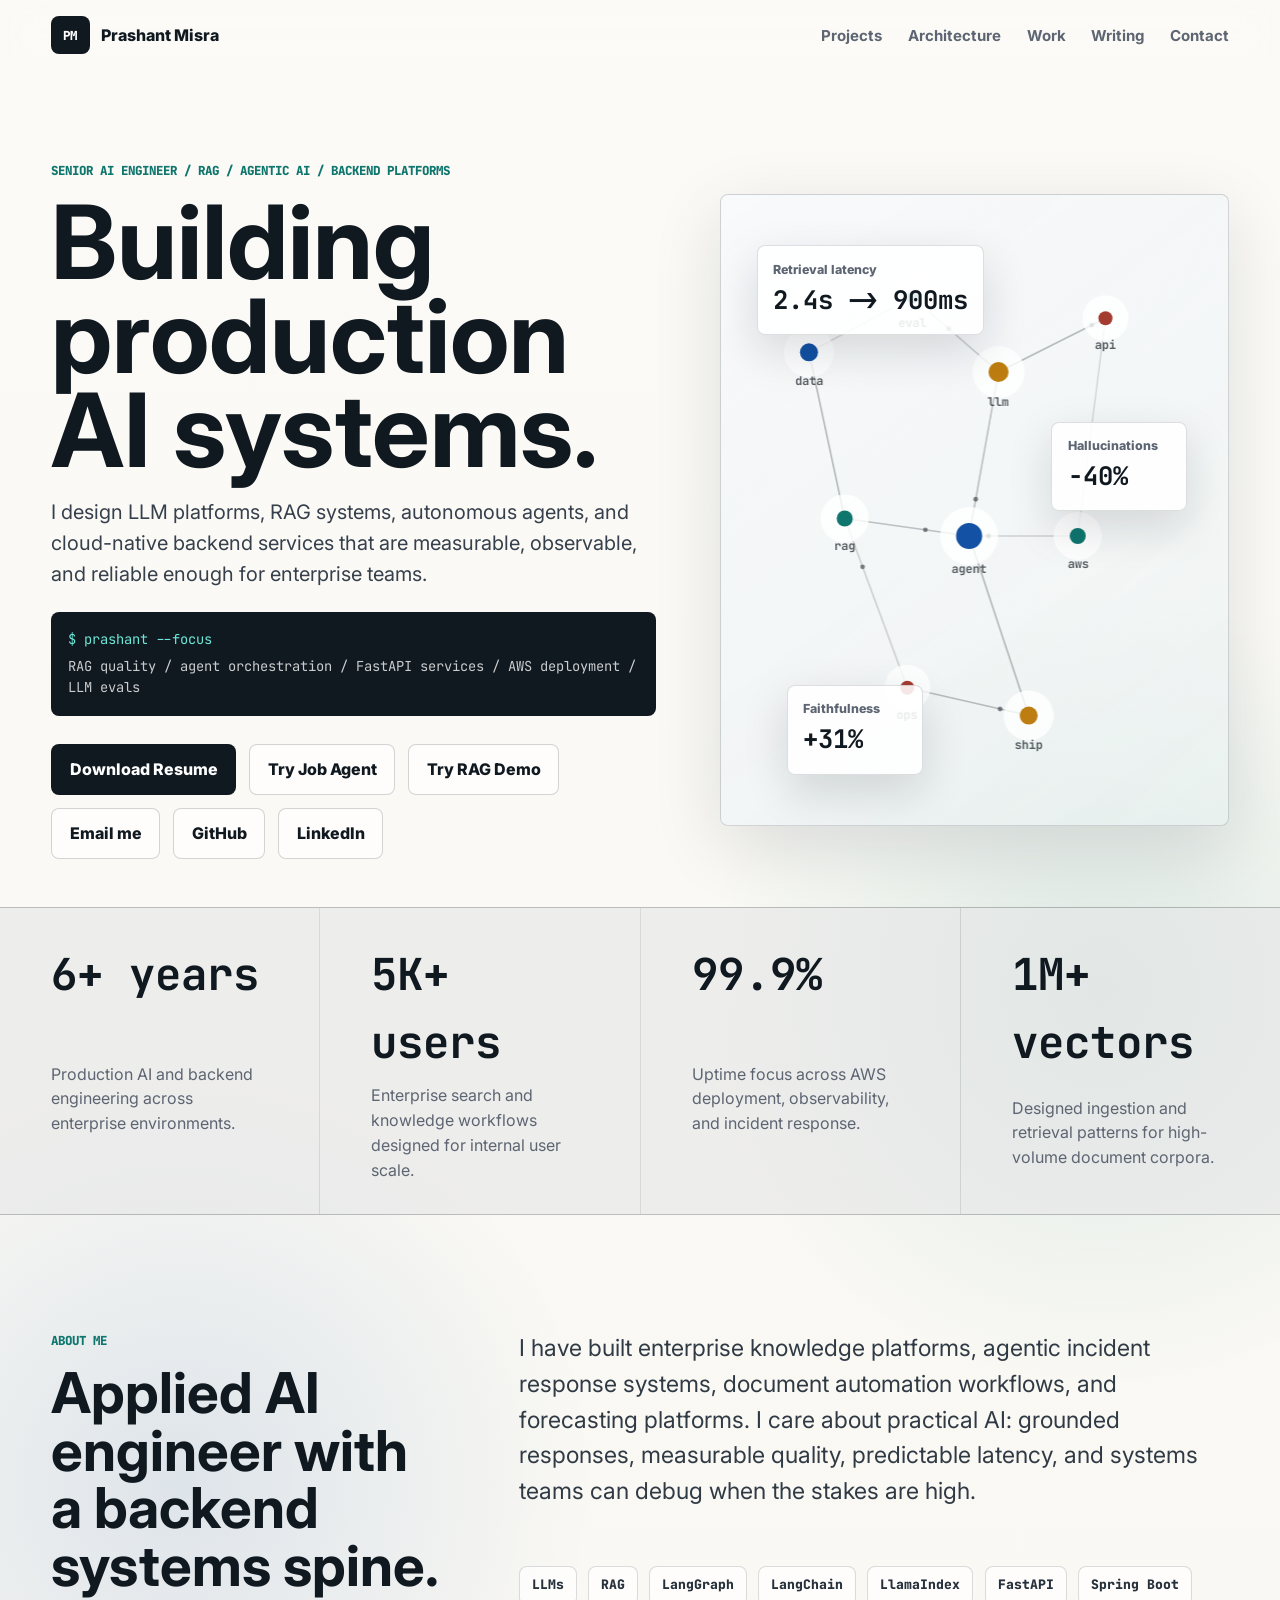
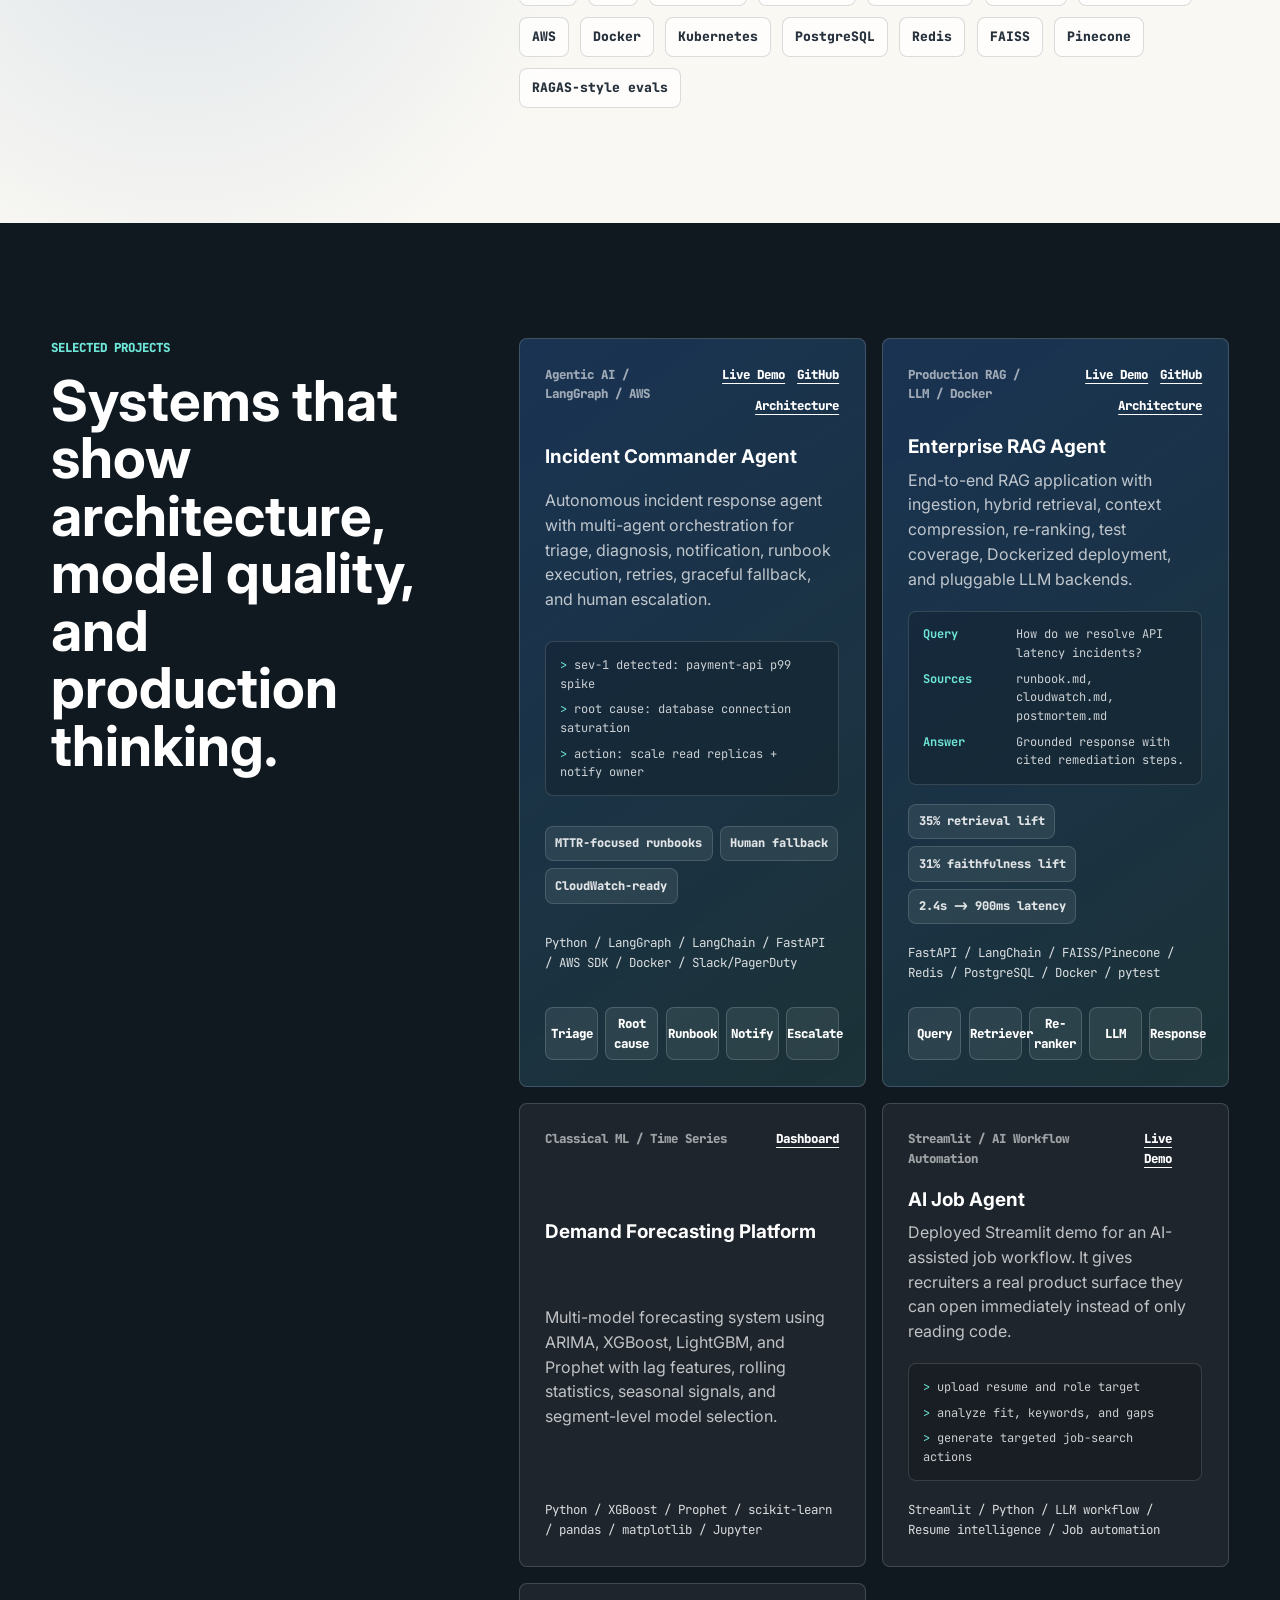
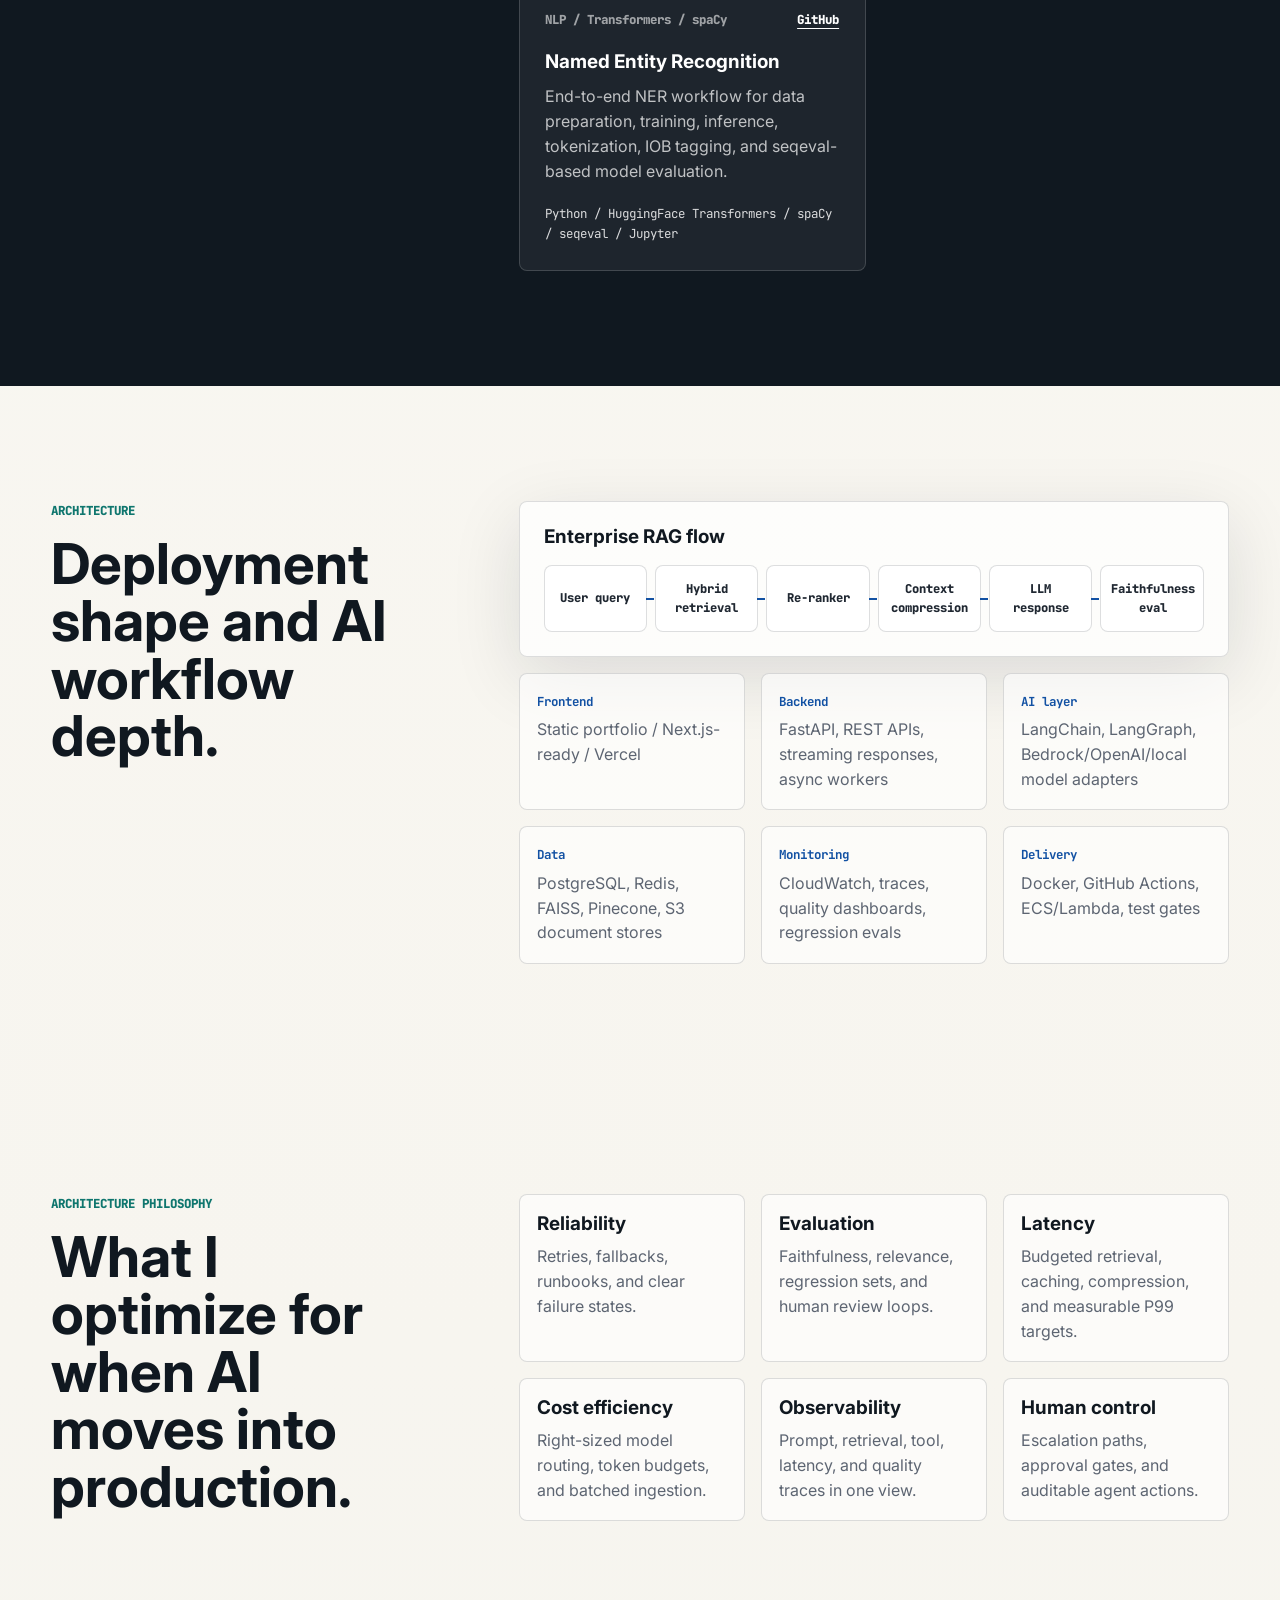
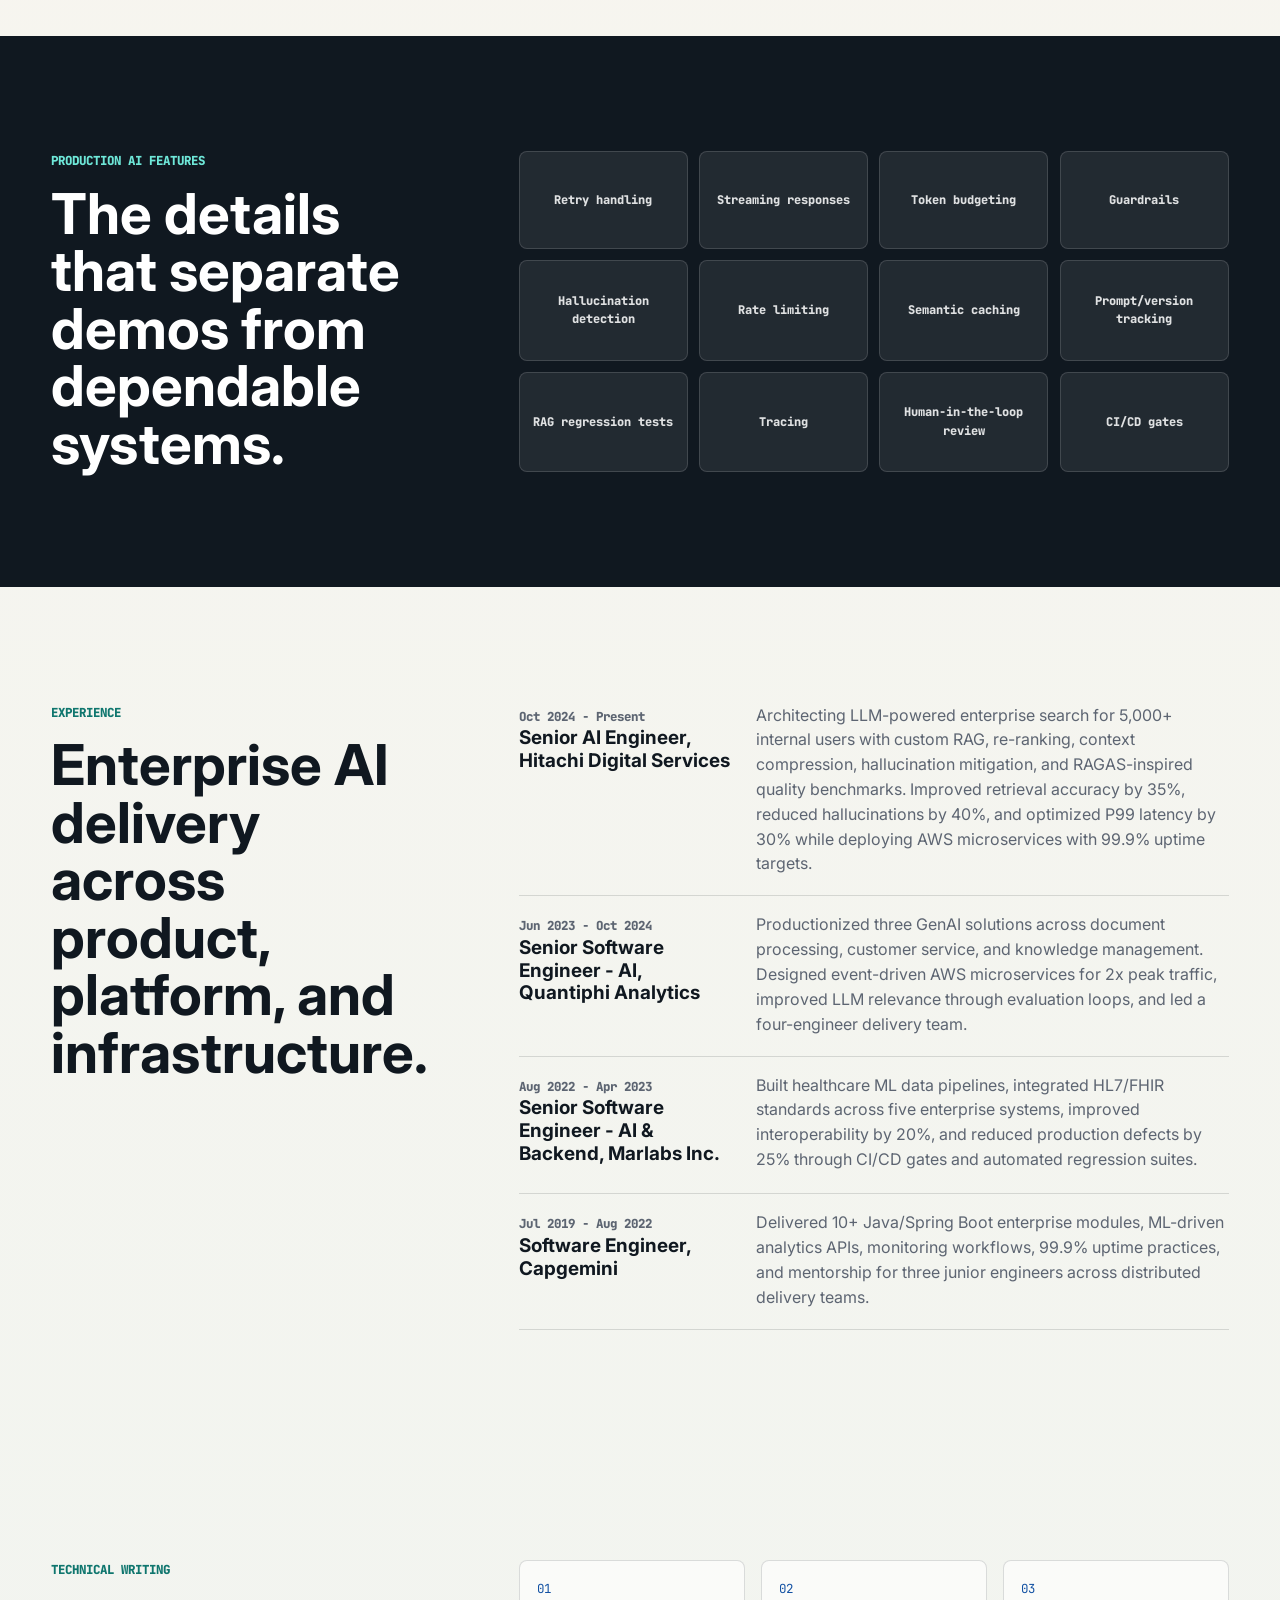
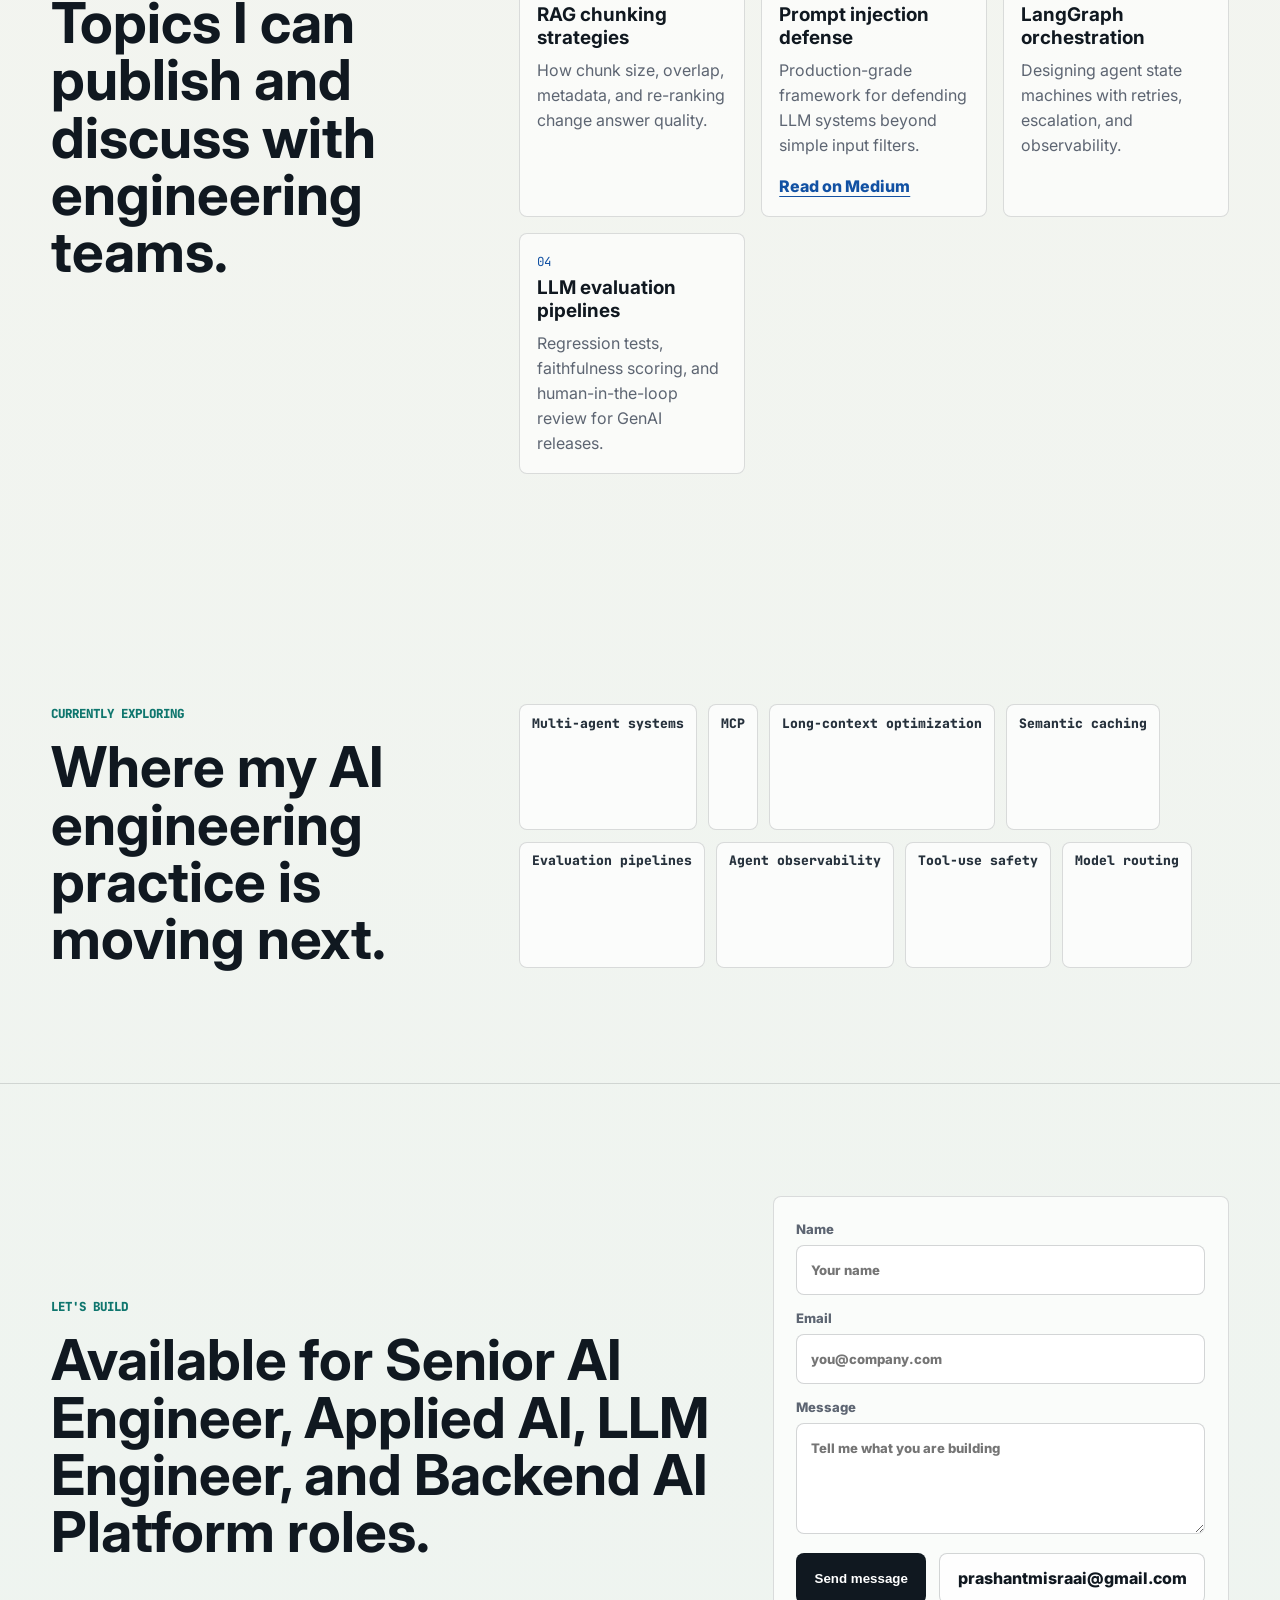
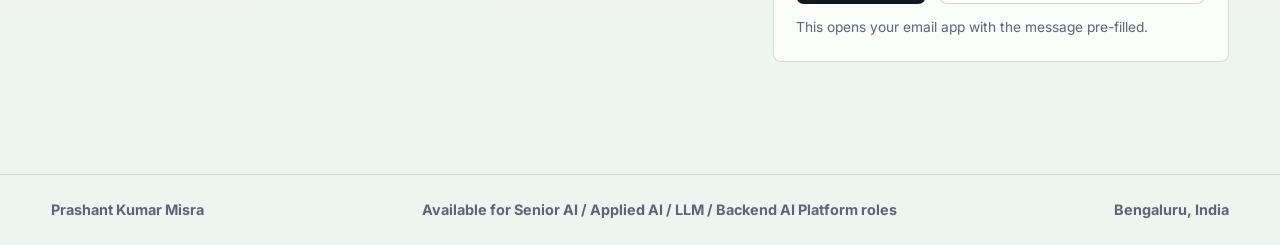
==== commit 2f5a99d3: "added demo" ====
--- a/index.html
+++ b/index.html
@@ -51,10 +51,18 @@
           </p>
           <div class="terminal-card" aria-label="Terminal summary">
             <span class="prompt">$ prashant --focus</span>
-            <span>RAG quality • agent orchestration • FastAPI services • AWS deployment • LLM evals</span>
+            <span>RAG quality / agent orchestration / FastAPI services / AWS deployment / LLM evals</span>
           </div>
           <div class="hero-actions" aria-label="Contact and profile links">
             <a class="button primary" href="resume.pdf" download>Download Resume</a>
+            <a
+              class="button"
+              href="https://job-agentgit-9f4tzcb3xxlghpuik3lsfi.streamlit.app/"
+              target="_blank"
+              rel="noreferrer"
+            >
+              Try Job Agent
+            </a>
             <a class="button" href="demos/enterprise-rag.html">Try RAG Demo</a>
             <a class="button" href="mailto:prashantmisraai@gmail.com">Email me</a>
             <a class="button" href="https://github.com/prashantmisraai" target="_blank" rel="noreferrer">GitHub</a>
@@ -148,7 +156,7 @@
             <div class="project-metrics">
               <span>MTTR-focused runbooks</span><span>Human fallback</span><span>CloudWatch-ready</span>
             </div>
-            <div class="stack-line">Python • LangGraph • LangChain • FastAPI • AWS SDK • Docker • Slack/PagerDuty</div>
+            <div class="stack-line">Python / LangGraph / LangChain / FastAPI / AWS SDK / Docker / Slack/PagerDuty</div>
             <div class="architecture-strip" aria-label="Incident Commander architecture">
               <span>Triage</span><span>Root cause</span><span>Runbook</span><span>Notify</span><span>Escalate</span>
             </div>
@@ -176,7 +184,7 @@
             <div class="project-metrics">
               <span>35% retrieval lift</span><span>31% faithfulness lift</span><span>2.4s -> 900ms latency</span>
             </div>
-            <div class="stack-line">FastAPI • LangChain • FAISS/Pinecone • Redis • PostgreSQL • Docker • pytest</div>
+            <div class="stack-line">FastAPI / LangChain / FAISS/Pinecone / Redis / PostgreSQL / Docker / pytest</div>
             <div class="architecture-strip" aria-label="Enterprise RAG architecture">
               <span>Query</span><span>Retriever</span><span>Re-ranker</span><span>LLM</span><span>Response</span>
             </div>
@@ -192,7 +200,33 @@
               Multi-model forecasting system using ARIMA, XGBoost, LightGBM, and Prophet with lag
               features, rolling statistics, seasonal signals, and segment-level model selection.
             </p>
-            <div class="stack-line">Python • XGBoost • Prophet • scikit-learn • pandas • matplotlib • Jupyter</div>
+            <div class="stack-line">Python / XGBoost / Prophet / scikit-learn / pandas / matplotlib / Jupyter</div>
+          </article>
+
+          <article class="project-card reveal">
+            <div class="project-topline">
+              <span>Streamlit / AI Workflow Automation</span>
+              <div class="project-links">
+                <a
+                  href="https://job-agentgit-9f4tzcb3xxlghpuik3lsfi.streamlit.app/"
+                  target="_blank"
+                  rel="noreferrer"
+                >
+                  Live Demo
+                </a>
+              </div>
+            </div>
+            <h3>AI Job Agent</h3>
+            <p>
+              Deployed Streamlit demo for an AI-assisted job workflow. It gives recruiters a real
+              product surface they can open immediately instead of only reading code.
+            </p>
+            <div class="project-preview terminal-preview" aria-label="Job agent workflow preview">
+              <span>upload resume and role target</span>
+              <span>analyze fit, keywords, and gaps</span>
+              <span>generate targeted job-search actions</span>
+            </div>
+            <div class="stack-line">Streamlit / Python / LLM workflow / Resume intelligence / Job automation</div>
           </article>
 
           <article class="project-card reveal">
@@ -207,7 +241,7 @@
               End-to-end NER workflow for data preparation, training, inference, tokenization, IOB
               tagging, and seqeval-based model evaluation.
             </p>
-            <div class="stack-line">Python • HuggingFace Transformers • spaCy • seqeval • Jupyter</div>
+            <div class="stack-line">Python / HuggingFace Transformers / spaCy / seqeval / Jupyter</div>
           </article>
         </div>
       </section>
